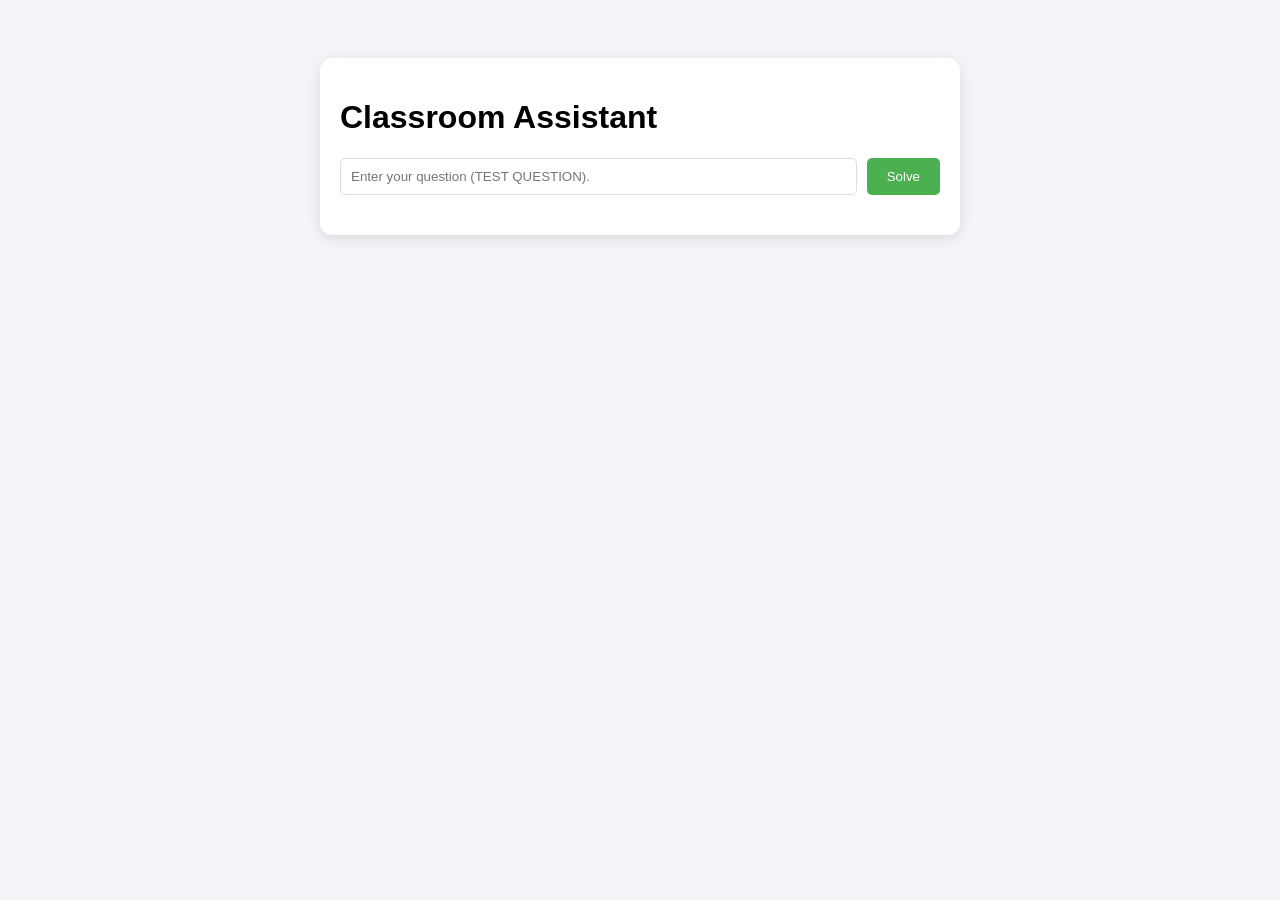
==== Website/index.html @ ec0f5bdb "Added website frontend" ====
<!DOCTYPE html>
<html lang="en">
<head>
    <meta charset="UTF-8">
    <title>Website Title</title>
    <link rel="stylesheet" href="style.css">
</head>
<body>

    <div class="container">
        <h1>Classroom Assistant</h1>
        
        <div class="input-section">
            <input type="text" id="questionInput" placeholder="Enter your question (TEST QUESTION).">
            <button onclick="askTeacher()">Solve</button>
        </div>

        <div id="stepsContainer" class="blackboard">
            </div>
    </div>

    <script src="script.js"></script>
</body>
</html>
---- Website/style.css ----
body {
    font-family: 'Segoe UI', sans-serif;
    background-color: #f4f4f9;
    display: flex;
    justify-content: center;
    padding: 50px;
}

.container {
    width: 600px;
    background: white;
    padding: 20px;
    border-radius: 12px;
    box-shadow: 0 4px 15px rgba(0,0,0,0.1);
}

.input-section {
    display: flex;
    gap: 10px;
    margin-bottom: 20px;
}

input {
    flex-grow: 1;
    padding: 10px;
    border: 1px solid #ddd;
    border-radius: 5px;
}

button {
    background-color: #4CAF50;
    color: white;
    border: none;
    padding: 10px 20px;
    border-radius: 5px;
    cursor: pointer;
}

.step-card {
    background: #fff;
    border-left: 5px solid #4CAF50;
    margin-bottom: 15px;
    padding: 15px;
    border-radius: 4px;
    box-shadow: 0 2px 5px rgba(0,0,0,0.05);
    transition: all 0.3s ease;
}

.step-blurred {
    filter: blur(5px);
    pointer-events: none;
    user-select: none;
    opacity: 0.6;
}

.clarification-box {
    background: #e3f2fd;
    padding: 10px;
    margin-top: 10px;
    border-radius: 5px;
    font-size: 0.9em;
    display: none;
}

.action-btn {
    margin-top: 10px;
    font-size: 0.8em;
    background-color: #2196F3;
}
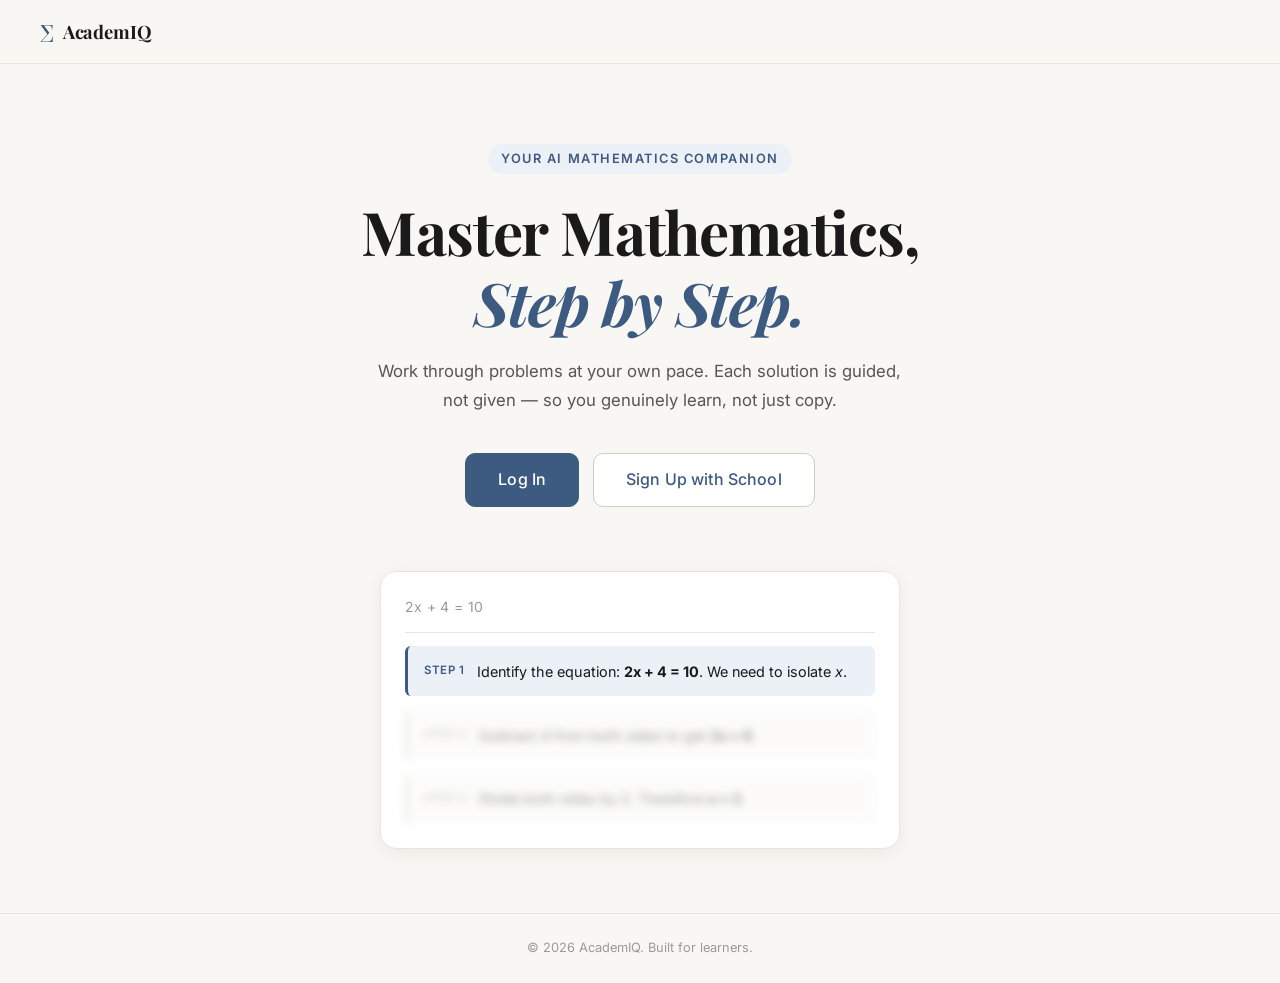
==== commit b00f9d44: "Website V1" ====
--- a/Website/index.html
+++ b/Website/index.html
@@ -1,24 +1,78 @@
 <!DOCTYPE html>
 <html lang="en">
 <head>
-    <meta charset="UTF-8">
-    <title>Website Title</title>
-    <link rel="stylesheet" href="style.css">
+  <meta charset="UTF-8" />
+  <meta name="viewport" content="width=device-width, initial-scale=1.0" />
+  <title>AcademIQ — Virtual Math Tutor</title>
+  <link rel="stylesheet" href="style.css" />
 </head>
-<body>
+<body class="landing-page">
 
-    <div class="container">
-        <h1>Classroom Assistant</h1>
-        
-        <div class="input-section">
-            <input type="text" id="questionInput" placeholder="Enter your question (TEST QUESTION).">
-            <button onclick="askTeacher()">Solve</button>
+  <!-- ── Navigation ──────────────────────────────────────────────── -->
+  <nav class="nav">
+    <div class="nav-brand">
+      <span class="brand-icon">∑</span>
+      <span class="brand-name">AcademIQ</span>
+    </div>
+  </nav>
+
+  <!-- ── Hero ────────────────────────────────────────────────────── -->
+  <main class="landing-main">
+
+    <section class="hero">
+      <div class="hero-eyebrow">Your AI Mathematics Companion</div>
+
+      <h1 class="hero-title">
+        Master Mathematics,<br>
+        <em>Step by Step.</em>
+      </h1>
+
+      <p class="hero-subtitle">
+        Work through problems at your own pace. Each solution is guided,<br>
+        not given — so you genuinely learn, not just copy.
+      </p>
+
+      <div class="hero-actions">
+        <a href="education.html" class="btn btn-primary">Log In</a>
+        <a href="education.html" class="btn btn-secondary">Sign Up with School</a>
+      </div>
+    </section>
+
+    <!-- ── Preview Card ─────────────────────────────────────────── -->
+    <div class="landing-preview">
+      <div class="preview-card" aria-hidden="true">
+
+        <div class="preview-step visible">
+          <span class="step-num">Step 1</span>
+          <p>Identify the equation: <strong>2x + 4 = 10</strong>. We need to isolate <em>x</em>.</p>
         </div>
 
-        <div id="stepsContainer" class="blackboard">
-            </div>
+        <div class="preview-step blurred">
+          <span class="step-num">Step 2</span>
+          <p>Subtract 4 from both sides to get <strong>2x = 6</strong>.</p>
+        </div>
+
+        <div class="preview-step blurred">
+          <span class="step-num">Step 3</span>
+          <p>Divide both sides by 2. Therefore <strong>x = 3</strong>.</p>
+        </div>
+
+      </div>
     </div>
 
-    <script src="script.js"></script>
+  </main>
+
+  <!-- ── Footer ──────────────────────────────────────────────────── -->
+  <footer class="landing-footer">
+    <p>&copy; 2026 AcademIQ. Built for learners.</p>
+  </footer>
+
+  <script>
+    // Trigger page fade-in once DOM is ready
+    document.addEventListener('DOMContentLoaded', () => {
+      document.body.classList.add('loaded');
+    });
+  </script>
+
 </body>
-</html>+</html>
--- a/Website/style.css
+++ b/Website/style.css
@@ -1,69 +1,1036 @@
+/* ═══════════════════════════════════════════════════════════════════
+   AcademIQ — Global Stylesheet
+   Design: Clean, academic, minimalist
+   ═══════════════════════════════════════════════════════════════════ */
+
+/* ── Google Fonts ─────────────────────────────────────────────────── */
+@import url('https://fonts.googleapis.com/css2?family=Playfair+Display:ital,wght@0,400;0,600;0,700;1,400&family=Inter:wght@300;400;500;600&display=swap');
+
+/* ── CSS Custom Properties ────────────────────────────────────────── */
+:root {
+  /* Backgrounds */
+  --bg:           #F8F7F4;
+  --surface:      #FFFFFF;
+  --sidebar-bg:   #F2F0EC;
+  --sidebar-hover:#EAE7E1;
+
+  /* Text */
+  --text:         #1A1A1A;
+  --text-2:       #565656;
+  --text-3:       #9A9A9A;
+
+  /* Accent — Oxford slate-blue */
+  --accent:       #3D5A80;
+  --accent-light: #ECF1F8;
+  --accent-hover: #2E4670;
+
+  /* Borders */
+  --border:       #E8E5DF;
+  --border-2:     #D0CCC5;
+
+  /* Feedback */
+  --success:      #4A7C59;
+  --error:        #B04A4A;
+
+  /* Typography */
+  --font-serif: 'Playfair Display', Georgia, 'Times New Roman', serif;
+  --font-sans:  'Inter', -apple-system, BlinkMacSystemFont, 'Segoe UI', sans-serif;
+
+  /* Spacing */
+  --radius-sm:   6px;
+  --radius-md:   10px;
+  --radius-lg:   16px;
+
+  /* Transitions */
+  --transition: 160ms ease;
+}
+
+/* ── Base Reset ───────────────────────────────────────────────────── */
+*, *::before, *::after {
+  box-sizing: border-box;
+  margin: 0;
+  padding: 0;
+}
+
+html {
+  scroll-behavior: smooth;
+}
+
 body {
-    font-family: 'Segoe UI', sans-serif;
-    background-color: #f4f4f9;
+  font-family: var(--font-sans);
+  background-color: var(--bg);
+  color: var(--text);
+  line-height: 1.6;
+  -webkit-font-smoothing: antialiased;
+  -moz-osx-font-smoothing: grayscale;
+
+  /* Page fade-in on load */
+  opacity: 0;
+  transition: opacity 280ms ease;
+}
+
+body.loaded {
+  opacity: 1;
+}
+
+a {
+  color: inherit;
+  text-decoration: none;
+}
+
+button {
+  font-family: var(--font-sans);
+  cursor: pointer;
+  border: none;
+  background: none;
+}
+
+input, textarea {
+  font-family: var(--font-sans);
+}
+
+img, svg {
+  display: block;
+  max-width: 100%;
+}
+
+/* ══════════════════════════════════════════════════════════════════
+   SHARED COMPONENTS
+   ══════════════════════════════════════════════════════════════════ */
+
+/* ── Navigation Bar ───────────────────────────────────────────────── */
+.nav {
+  position: sticky;
+  top: 0;
+  z-index: 100;
+  display: flex;
+  align-items: center;
+  justify-content: space-between;
+  padding: 0 2.5rem;
+  height: 64px;
+  background-color: rgba(248, 247, 244, 0.92);
+  backdrop-filter: blur(8px);
+  -webkit-backdrop-filter: blur(8px);
+  border-bottom: 1px solid var(--border);
+}
+
+.nav-brand,
+.nav-brand-link {
+  display: flex;
+  align-items: center;
+  gap: 0.55rem;
+  text-decoration: none;
+  color: var(--text);
+  transition: opacity var(--transition);
+}
+
+.nav-brand-link:hover {
+  opacity: 0.75;
+}
+
+.brand-icon {
+  font-size: 1.5rem;
+  color: var(--accent);
+  font-family: var(--font-serif);
+  line-height: 1;
+}
+
+.brand-name {
+  font-family: var(--font-serif);
+  font-size: 1.15rem;
+  font-weight: 700;
+  letter-spacing: -0.01em;
+  color: var(--text);
+}
+
+/* ── Buttons ──────────────────────────────────────────────────────── */
+.btn {
+  display: inline-flex;
+  align-items: center;
+  justify-content: center;
+  gap: 0.4rem;
+  padding: 0.65rem 1.5rem;
+  border-radius: var(--radius-md);
+  font-size: 0.925rem;
+  font-weight: 500;
+  letter-spacing: 0.01em;
+  transition:
+    background-color var(--transition),
+    color var(--transition),
+    border-color var(--transition),
+    box-shadow var(--transition),
+    opacity var(--transition);
+  cursor: pointer;
+  border: 1.5px solid transparent;
+}
+
+.btn-primary {
+  background-color: var(--accent);
+  color: #FFFFFF;
+  border-color: var(--accent);
+}
+
+.btn-primary:hover {
+  background-color: var(--accent-hover);
+  border-color: var(--accent-hover);
+  box-shadow: 0 2px 8px rgba(61, 90, 128, 0.25);
+}
+
+.btn-secondary {
+  background-color: var(--surface);
+  color: var(--accent);
+  border-color: var(--border-2);
+}
+
+.btn-secondary:hover {
+  background-color: var(--accent-light);
+  border-color: var(--accent);
+}
+
+.btn-ghost {
+  background-color: transparent;
+  color: var(--text-2);
+  border-color: transparent;
+}
+
+.btn-ghost:hover {
+  background-color: var(--sidebar-hover);
+  color: var(--text);
+}
+
+.btn:active {
+  opacity: 0.85;
+  transform: translateY(1px);
+}
+
+/* ══════════════════════════════════════════════════════════════════
+   LANDING PAGE
+   ══════════════════════════════════════════════════════════════════ */
+
+.landing-page {
+  min-height: 100vh;
+  display: flex;
+  flex-direction: column;
+}
+
+.landing-main {
+  flex: 1;
+  display: flex;
+  flex-direction: column;
+  align-items: center;
+  justify-content: center;
+  padding: 5rem 2rem 4rem;
+  gap: 4rem;
+}
+
+/* ── Hero ─────────────────────────────────────────────────────────── */
+.hero {
+  text-align: center;
+  max-width: 680px;
+  animation: fadeUp 480ms ease both;
+  animation-delay: 60ms;
+}
+
+.hero-eyebrow {
+  display: inline-block;
+  font-size: 0.8rem;
+  font-weight: 600;
+  letter-spacing: 0.12em;
+  text-transform: uppercase;
+  color: var(--accent);
+  background-color: var(--accent-light);
+  padding: 0.3rem 0.85rem;
+  border-radius: 100px;
+  margin-bottom: 1.4rem;
+}
+
+.hero-title {
+  font-family: var(--font-serif);
+  font-size: clamp(2.4rem, 6vw, 3.75rem);
+  font-weight: 700;
+  line-height: 1.18;
+  letter-spacing: -0.02em;
+  color: var(--text);
+  margin-bottom: 1.2rem;
+}
+
+.hero-title em {
+  font-style: italic;
+  color: var(--accent);
+}
+
+.hero-subtitle {
+  font-size: 1.05rem;
+  color: var(--text-2);
+  line-height: 1.72;
+  margin-bottom: 2.4rem;
+}
+
+.hero-actions {
+  display: flex;
+  gap: 0.85rem;
+  justify-content: center;
+  flex-wrap: wrap;
+}
+
+.hero-actions .btn {
+  padding: 0.8rem 2rem;
+  font-size: 1rem;
+}
+
+/* ── Landing Preview ─────────────────────────────────────────────── */
+.landing-preview {
+  width: 100%;
+  max-width: 520px;
+  animation: fadeUp 480ms ease both;
+  animation-delay: 160ms;
+}
+
+.preview-card {
+  background: var(--surface);
+  border-radius: var(--radius-lg);
+  border: 1px solid var(--border);
+  padding: 1.5rem;
+  display: flex;
+  flex-direction: column;
+  gap: 0.85rem;
+  box-shadow: 0 4px 20px rgba(0, 0, 0, 0.06);
+}
+
+.preview-card::before {
+  content: "2x + 4 = 10";
+  display: block;
+  font-family: var(--font-sans);
+  font-size: 0.875rem;
+  color: var(--text-3);
+  padding-bottom: 0.85rem;
+  border-bottom: 1px solid var(--border);
+  letter-spacing: 0.02em;
+}
+
+.preview-step {
+  display: flex;
+  align-items: flex-start;
+  gap: 0.75rem;
+  padding: 0.85rem 1rem;
+  border-radius: var(--radius-sm);
+  border-left: 3px solid var(--accent);
+  background-color: var(--accent-light);
+  font-size: 0.9rem;
+}
+
+.preview-step.blurred {
+  filter: blur(4px);
+  opacity: 0.45;
+  user-select: none;
+  border-left-color: var(--border-2);
+  background-color: var(--bg);
+}
+
+.step-num {
+  font-size: 0.72rem;
+  font-weight: 600;
+  letter-spacing: 0.06em;
+  text-transform: uppercase;
+  color: var(--accent);
+  white-space: nowrap;
+  padding-top: 0.1rem;
+}
+
+.preview-step.blurred .step-num {
+  color: var(--text-3);
+}
+
+/* ── Landing Footer ──────────────────────────────────────────────── */
+.landing-footer {
+  text-align: center;
+  padding: 1.5rem;
+  font-size: 0.8rem;
+  color: var(--text-3);
+  border-top: 1px solid var(--border);
+}
+
+/* ══════════════════════════════════════════════════════════════════
+   EDUCATION SELECTION PAGE
+   ══════════════════════════════════════════════════════════════════ */
+
+.selection-page {
+  min-height: 100vh;
+  display: flex;
+  flex-direction: column;
+}
+
+.selection-main {
+  flex: 1;
+  display: flex;
+  flex-direction: column;
+  align-items: center;
+  justify-content: center;
+  padding: 4rem 2rem;
+  gap: 3rem;
+}
+
+.selection-header {
+  text-align: center;
+  animation: fadeUp 400ms ease both;
+}
+
+.selection-title {
+  font-family: var(--font-serif);
+  font-size: clamp(1.8rem, 4.5vw, 2.6rem);
+  font-weight: 600;
+  letter-spacing: -0.02em;
+  margin-bottom: 0.6rem;
+  color: var(--text);
+}
+
+.selection-subtitle {
+  font-size: 1rem;
+  color: var(--text-2);
+}
+
+/* ── Level Cards ─────────────────────────────────────────────────── */
+.level-cards {
+  display: grid;
+  grid-template-columns: repeat(auto-fit, minmax(260px, 1fr));
+  gap: 1.25rem;
+  width: 100%;
+  max-width: 640px;
+  animation: fadeUp 400ms ease both;
+  animation-delay: 80ms;
+}
+
+.level-card {
+  display: flex;
+  flex-direction: column;
+  align-items: flex-start;
+  gap: 0.75rem;
+  padding: 2rem 1.75rem;
+  background: var(--surface);
+  border: 1.5px solid var(--border);
+  border-radius: var(--radius-lg);
+  text-decoration: none;
+  color: var(--text);
+  transition:
+    border-color var(--transition),
+    box-shadow var(--transition),
+    transform var(--transition);
+  cursor: pointer;
+}
+
+.level-card:hover {
+  border-color: var(--accent);
+  box-shadow: 0 4px 20px rgba(61, 90, 128, 0.12);
+  transform: translateY(-2px);
+}
+
+.level-card:hover .level-card-cta {
+  color: var(--accent);
+}
+
+.level-card-icon {
+  font-size: 2rem;
+  line-height: 1;
+  font-family: var(--font-serif);
+  color: var(--accent);
+}
+
+.level-card-title {
+  font-family: var(--font-serif);
+  font-size: 1.35rem;
+  font-weight: 600;
+  letter-spacing: -0.01em;
+}
+
+.level-card-desc {
+  font-size: 0.875rem;
+  color: var(--text-2);
+  line-height: 1.6;
+  flex: 1;
+}
+
+.level-card-cta {
+  font-size: 0.85rem;
+  font-weight: 600;
+  color: var(--text-3);
+  margin-top: 0.5rem;
+  transition: color var(--transition);
+  letter-spacing: 0.02em;
+}
+
+/* ══════════════════════════════════════════════════════════════════
+   DASHBOARD PAGE
+   ══════════════════════════════════════════════════════════════════ */
+
+.dashboard-page {
+  height: 100vh;
+  display: flex;
+  flex-direction: column;
+  overflow: hidden;
+}
+
+.dashboard-page .nav {
+  flex-shrink: 0;
+}
+
+.dashboard-body {
+  display: flex;
+  flex: 1;
+  overflow: hidden;
+}
+
+/* ── Sidebar ─────────────────────────────────────────────────────── */
+.sidebar {
+  width: 240px;
+  flex-shrink: 0;
+  background-color: var(--sidebar-bg);
+  border-right: 1px solid var(--border);
+  display: flex;
+  flex-direction: column;
+  overflow-y: auto;
+  padding: 1.25rem 1rem;
+  gap: 1.5rem;
+  transition: transform 300ms ease, width 300ms ease;
+}
+
+.sidebar-section {
+  display: flex;
+  flex-direction: column;
+  gap: 0.4rem;
+}
+
+.sidebar-label {
+  font-size: 0.68rem;
+  font-weight: 600;
+  letter-spacing: 0.1em;
+  text-transform: uppercase;
+  color: var(--text-3);
+  padding: 0 0.5rem;
+  margin-bottom: 0.25rem;
+}
+
+/* Level badge in sidebar */
+.level-badge {
+  display: flex;
+  align-items: center;
+  gap: 0.5rem;
+  padding: 0.55rem 0.75rem;
+  background: var(--accent-light);
+  border: 1px solid rgba(61, 90, 128, 0.18);
+  border-radius: var(--radius-sm);
+  font-size: 0.875rem;
+  font-weight: 500;
+  color: var(--accent);
+}
+
+.level-badge-icon {
+  font-size: 1rem;
+  font-family: var(--font-serif);
+}
+
+.sidebar-new-btn {
+  width: 100%;
+  display: flex;
+  align-items: center;
+  gap: 0.5rem;
+  padding: 0.6rem 0.75rem;
+  border-radius: var(--radius-sm);
+  font-size: 0.875rem;
+  font-weight: 500;
+  color: var(--text-2);
+  background: transparent;
+  border: 1.5px dashed var(--border-2);
+  cursor: pointer;
+  transition:
+    background-color var(--transition),
+    border-color var(--transition),
+    color var(--transition);
+  text-align: left;
+}
+
+.sidebar-new-btn:hover {
+  background-color: var(--sidebar-hover);
+  border-color: var(--accent);
+  color: var(--accent);
+}
+
+.sidebar-history-item {
+  padding: 0.5rem 0.75rem;
+  border-radius: var(--radius-sm);
+  font-size: 0.82rem;
+  color: var(--text-2);
+  white-space: nowrap;
+  overflow: hidden;
+  text-overflow: ellipsis;
+  cursor: pointer;
+  transition: background-color var(--transition), color var(--transition);
+}
+
+.sidebar-history-item:hover {
+  background-color: var(--sidebar-hover);
+  color: var(--text);
+}
+
+.sidebar-history-item.active {
+  background-color: var(--accent-light);
+  color: var(--accent);
+  font-weight: 500;
+}
+
+/* ── Main Content ────────────────────────────────────────────────── */
+.main-content {
+  flex: 1;
+  display: flex;
+  flex-direction: column;
+  overflow: hidden;
+  background: var(--bg);
+}
+
+.steps-area {
+  flex: 1;
+  overflow-y: auto;
+  padding: 2.5rem 3rem;
+  display: flex;
+  flex-direction: column;
+  gap: 1rem;
+}
+
+/* ── Empty / Welcome State ───────────────────────────────────────── */
+.welcome-state {
+  flex: 1;
+  display: flex;
+  flex-direction: column;
+  align-items: center;
+  justify-content: center;
+  text-align: center;
+  gap: 1rem;
+  color: var(--text-3);
+  padding: 3rem;
+  animation: fadeIn 360ms ease both;
+}
+
+.welcome-state-icon {
+  font-size: 2.5rem;
+  font-family: var(--font-serif);
+  color: var(--border-2);
+  line-height: 1;
+  margin-bottom: 0.25rem;
+}
+
+.welcome-state h2 {
+  font-family: var(--font-serif);
+  font-size: 1.5rem;
+  font-weight: 600;
+  color: var(--text-2);
+  letter-spacing: -0.01em;
+}
+
+.welcome-state p {
+  font-size: 0.9rem;
+  max-width: 360px;
+  line-height: 1.65;
+}
+
+.welcome-examples {
+  display: flex;
+  flex-wrap: wrap;
+  gap: 0.5rem;
+  justify-content: center;
+  margin-top: 0.5rem;
+}
+
+.example-chip {
+  padding: 0.35rem 0.85rem;
+  background: var(--surface);
+  border: 1px solid var(--border);
+  border-radius: 100px;
+  font-size: 0.8rem;
+  color: var(--text-2);
+  cursor: pointer;
+  transition:
+    border-color var(--transition),
+    color var(--transition),
+    background-color var(--transition);
+  font-family: 'Courier New', monospace;
+}
+
+.example-chip:hover {
+  border-color: var(--accent);
+  color: var(--accent);
+  background-color: var(--accent-light);
+}
+
+/* ── Step Cards ──────────────────────────────────────────────────── */
+.step-card {
+  background: var(--surface);
+  border: 1px solid var(--border);
+  border-left: 3px solid var(--accent);
+  border-radius: var(--radius-md);
+  padding: 1.25rem 1.5rem;
+  display: flex;
+  flex-direction: column;
+  gap: 0.6rem;
+  animation: fadeUp 300ms ease both;
+}
+
+.step-card-header {
+  display: flex;
+  align-items: center;
+  justify-content: space-between;
+  gap: 1rem;
+}
+
+.step-card-label {
+  font-size: 0.7rem;
+  font-weight: 600;
+  letter-spacing: 0.1em;
+  text-transform: uppercase;
+  color: var(--accent);
+}
+
+.step-card-content {
+  font-size: 0.95rem;
+  color: var(--text);
+  line-height: 1.7;
+}
+
+.step-card-content strong,
+.step-card-content b {
+  font-weight: 600;
+}
+
+/* Blurred / locked state */
+.step-blurred {
+  filter: blur(5px);
+  pointer-events: none;
+  user-select: none;
+  opacity: 0.5;
+}
+
+.reveal-row {
+  display: flex;
+  justify-content: center;
+  margin: 0.25rem 0;
+}
+
+.reveal-btn {
+  padding: 0.5rem 1.25rem;
+  border: 1.5px solid var(--border-2);
+  border-radius: 100px;
+  font-size: 0.82rem;
+  font-weight: 500;
+  color: var(--text-2);
+  background: var(--surface);
+  cursor: pointer;
+  transition:
+    border-color var(--transition),
+    color var(--transition),
+    background-color var(--transition);
+}
+
+.reveal-btn:hover {
+  border-color: var(--accent);
+  color: var(--accent);
+  background-color: var(--accent-light);
+}
+
+/* Clarification button & box */
+.clarify-btn {
+  display: inline-flex;
+  align-items: center;
+  gap: 0.3rem;
+  margin-top: 0.25rem;
+  padding: 0.3rem 0;
+  font-size: 0.8rem;
+  font-weight: 500;
+  color: var(--text-3);
+  background: none;
+  border: none;
+  cursor: pointer;
+  transition: color var(--transition);
+}
+
+.clarify-btn:hover {
+  color: var(--accent);
+}
+
+.clarification-box {
+  margin-top: 0.75rem;
+  padding: 0.9rem 1.1rem;
+  background-color: var(--accent-light);
+  border-radius: var(--radius-sm);
+  border-left: 2px solid var(--accent);
+  font-size: 0.875rem;
+  color: var(--text-2);
+  line-height: 1.65;
+  display: none;
+  animation: fadeIn 240ms ease both;
+}
+
+.clarification-box.visible {
+  display: block;
+}
+
+.clarification-box strong {
+  display: block;
+  font-size: 0.72rem;
+  font-weight: 600;
+  letter-spacing: 0.08em;
+  text-transform: uppercase;
+  color: var(--accent);
+  margin-bottom: 0.35rem;
+}
+
+/* Loading state inside steps area */
+.loading-row {
+  display: flex;
+  align-items: center;
+  gap: 0.6rem;
+  padding: 1rem 0;
+  color: var(--text-3);
+  font-size: 0.875rem;
+  animation: fadeIn 200ms ease both;
+}
+
+.loading-dots {
+  display: inline-flex;
+  gap: 4px;
+}
+
+.loading-dots span {
+  width: 5px;
+  height: 5px;
+  border-radius: 50%;
+  background: var(--text-3);
+  animation: dotPulse 1.2s ease-in-out infinite;
+}
+
+.loading-dots span:nth-child(2) { animation-delay: 0.2s; }
+.loading-dots span:nth-child(3) { animation-delay: 0.4s; }
+
+/* Error state */
+.error-row {
+  padding: 1rem 1.25rem;
+  background-color: #FDF0F0;
+  border: 1px solid #E8C4C4;
+  border-left: 3px solid var(--error);
+  border-radius: var(--radius-md);
+  font-size: 0.875rem;
+  color: var(--error);
+  animation: fadeIn 200ms ease both;
+}
+
+/* ── Input Bar ───────────────────────────────────────────────────── */
+.input-bar {
+  flex-shrink: 0;
+  display: flex;
+  align-items: center;
+  gap: 0.75rem;
+  padding: 1.25rem 3rem;
+  background: var(--surface);
+  border-top: 1px solid var(--border);
+}
+
+.input-field {
+  flex: 1;
+  padding: 0.75rem 1.1rem;
+  border: 1.5px solid var(--border);
+  border-radius: var(--radius-md);
+  font-size: 0.95rem;
+  color: var(--text);
+  background: var(--bg);
+  outline: none;
+  transition:
+    border-color var(--transition),
+    box-shadow var(--transition);
+  font-family: 'Courier New', Courier, monospace;
+}
+
+.input-field::placeholder {
+  color: var(--text-3);
+  font-family: var(--font-sans);
+}
+
+.input-field:focus {
+  border-color: var(--accent);
+  box-shadow: 0 0 0 3px rgba(61, 90, 128, 0.1);
+  background: var(--surface);
+}
+
+.solve-btn {
+  flex-shrink: 0;
+  padding: 0.75rem 1.6rem;
+  border-radius: var(--radius-md);
+  font-size: 0.95rem;
+  font-weight: 500;
+  background-color: var(--accent);
+  color: #FFFFFF;
+  border: none;
+  cursor: pointer;
+  transition:
+    background-color var(--transition),
+    box-shadow var(--transition),
+    transform var(--transition);
+}
+
+.solve-btn:hover {
+  background-color: var(--accent-hover);
+  box-shadow: 0 2px 8px rgba(61, 90, 128, 0.28);
+}
+
+.solve-btn:active {
+  transform: translateY(1px);
+}
+
+.solve-btn:disabled {
+  opacity: 0.5;
+  cursor: not-allowed;
+  transform: none;
+}
+
+/* ── Nav Right Items (Dashboard) ─────────────────────────────────── */
+.nav-right {
+  display: flex;
+  align-items: center;
+  gap: 0.75rem;
+}
+
+.nav-level-pill {
+  display: inline-flex;
+  align-items: center;
+  gap: 0.4rem;
+  padding: 0.3rem 0.9rem;
+  border-radius: 100px;
+  font-size: 0.78rem;
+  font-weight: 600;
+  letter-spacing: 0.04em;
+  background-color: var(--accent-light);
+  color: var(--accent);
+  border: 1px solid rgba(61, 90, 128, 0.15);
+}
+
+.nav-change-link {
+  font-size: 0.82rem;
+  color: var(--text-3);
+  text-decoration: none;
+  transition: color var(--transition);
+}
+
+.nav-change-link:hover {
+  color: var(--accent);
+}
+
+/* ── Sidebar Toggle (mobile) ─────────────────────────────────────── */
+.sidebar-toggle {
+  display: none;
+  padding: 0.4rem;
+  border-radius: var(--radius-sm);
+  color: var(--text-2);
+  background: transparent;
+  border: none;
+  cursor: pointer;
+  transition: background-color var(--transition);
+}
+
+.sidebar-toggle:hover {
+  background-color: var(--sidebar-hover);
+}
+
+/* ══════════════════════════════════════════════════════════════════
+   ANIMATIONS
+   ══════════════════════════════════════════════════════════════════ */
+
+@keyframes fadeIn {
+  from { opacity: 0; }
+  to   { opacity: 1; }
+}
+
+@keyframes fadeUp {
+  from {
+    opacity: 0;
+    transform: translateY(16px);
+  }
+  to {
+    opacity: 1;
+    transform: translateY(0);
+  }
+}
+
+@keyframes dotPulse {
+  0%, 80%, 100% { opacity: 0.2; transform: scale(0.85); }
+  40%            { opacity: 1;   transform: scale(1); }
+}
+
+/* ══════════════════════════════════════════════════════════════════
+   RESPONSIVE — MOBILE
+   ══════════════════════════════════════════════════════════════════ */
+
+@media (max-width: 768px) {
+
+  /* Nav */
+  .nav {
+    padding: 0 1.25rem;
+  }
+
+  /* Landing */
+  .landing-main {
+    padding: 3rem 1.25rem 2.5rem;
+    gap: 2.5rem;
+  }
+
+  .hero-subtitle br { display: none; }
+
+  /* Education selection */
+  .selection-main {
+    padding: 3rem 1.25rem;
+  }
+
+  .level-cards {
+    grid-template-columns: 1fr;
+    max-width: 380px;
+  }
+
+  /* Dashboard */
+  .sidebar {
+    position: absolute;
+    left: 0;
+    top: 64px;
+    bottom: 0;
+    z-index: 50;
+    transform: translateX(-100%);
+    box-shadow: 4px 0 20px rgba(0,0,0,0.08);
+  }
+
+  .sidebar.open {
+    transform: translateX(0);
+  }
+
+  .sidebar-toggle {
     display: flex;
+    align-items: center;
     justify-content: center;
-    padding: 50px;
-}
-
-.container {
-    width: 600px;
-    background: white;
-    padding: 20px;
-    border-radius: 12px;
-    box-shadow: 0 4px 15px rgba(0,0,0,0.1);
-}
-
-.input-section {
-    display: flex;
-    gap: 10px;
-    margin-bottom: 20px;
-}
-
-input {
-    flex-grow: 1;
-    padding: 10px;
-    border: 1px solid #ddd;
-    border-radius: 5px;
-}
-
-button {
-    background-color: #4CAF50;
-    color: white;
-    border: none;
-    padding: 10px 20px;
-    border-radius: 5px;
-    cursor: pointer;
-}
-
-.step-card {
-    background: #fff;
-    border-left: 5px solid #4CAF50;
-    margin-bottom: 15px;
-    padding: 15px;
-    border-radius: 4px;
-    box-shadow: 0 2px 5px rgba(0,0,0,0.05);
-    transition: all 0.3s ease;
-}
-
-.step-blurred {
-    filter: blur(5px);
-    pointer-events: none;
-    user-select: none;
-    opacity: 0.6;
-}
-
-.clarification-box {
-    background: #e3f2fd;
-    padding: 10px;
-    margin-top: 10px;
-    border-radius: 5px;
-    font-size: 0.9em;
+  }
+
+  .steps-area {
+    padding: 1.5rem 1.25rem;
+  }
+
+  .input-bar {
+    padding: 1rem 1.25rem;
+  }
+
+  .nav-change-link {
     display: none;
-}
-
-.action-btn {
-    margin-top: 10px;
-    font-size: 0.8em;
-    background-color: #2196F3;
-}+  }
+}
+
+@media (max-width: 480px) {
+  .hero-actions {
+    flex-direction: column;
+    align-items: stretch;
+  }
+
+  .hero-actions .btn {
+    text-align: center;
+  }
+}
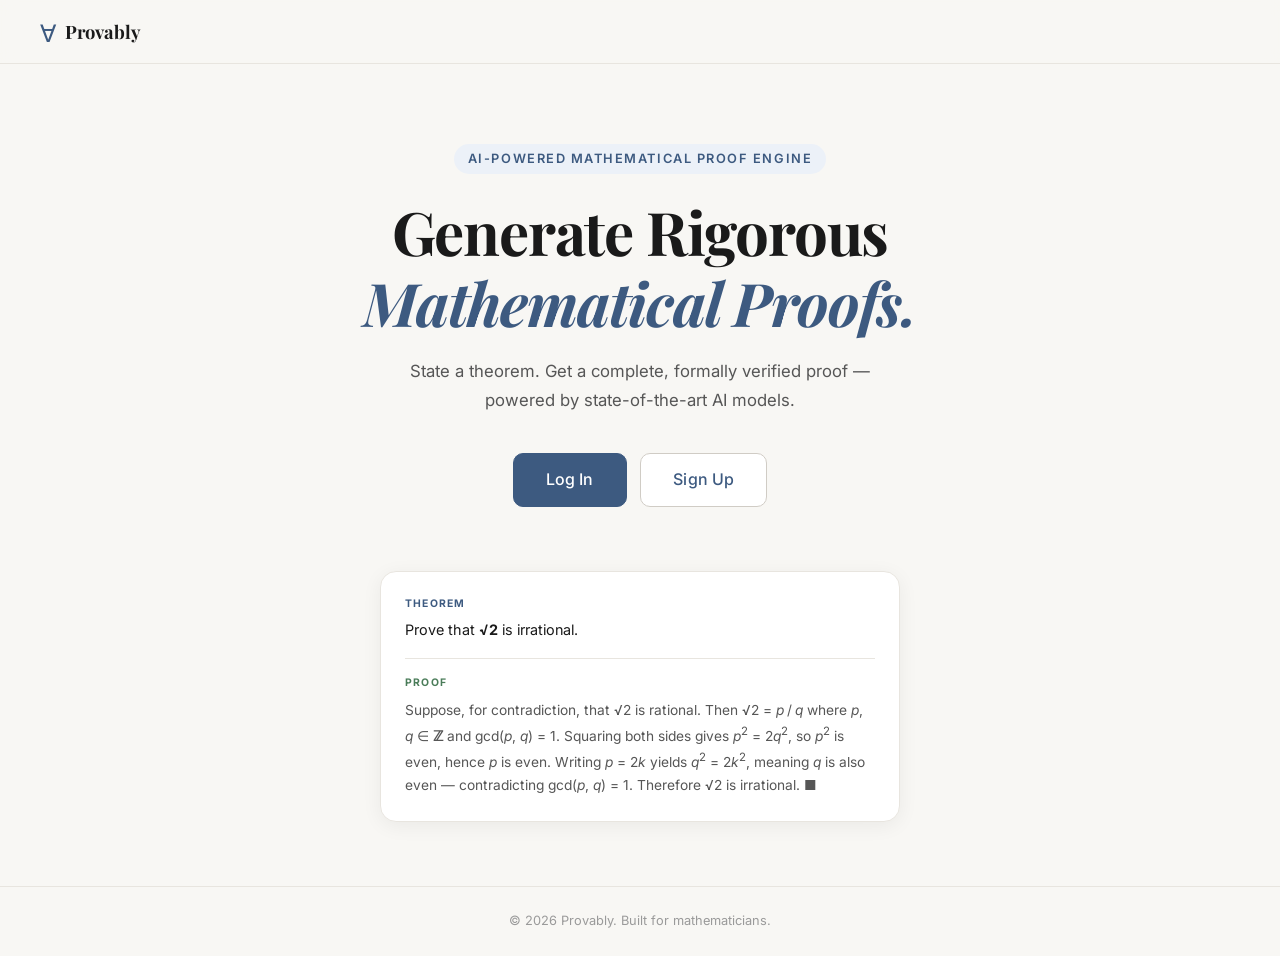
==== commit fb7d0680: "Website update" ====
--- a/Website/index.html
+++ b/Website/index.html
@@ -3,7 +3,7 @@
 <head>
   <meta charset="UTF-8" />
   <meta name="viewport" content="width=device-width, initial-scale=1.0" />
-  <title>AcademIQ — Virtual Math Tutor</title>
+  <title>Provably — AI Proof Generator</title>
   <link rel="stylesheet" href="style.css" />
 </head>
 <body class="landing-page">
@@ -11,8 +11,8 @@
   <!-- ── Navigation ──────────────────────────────────────────────── -->
   <nav class="nav">
     <div class="nav-brand">
-      <span class="brand-icon">∑</span>
-      <span class="brand-name">AcademIQ</span>
+      <span class="brand-icon">∀</span>
+      <span class="brand-name">Provably</span>
     </div>
   </nav>
 
@@ -20,41 +20,47 @@
   <main class="landing-main">
 
     <section class="hero">
-      <div class="hero-eyebrow">Your AI Mathematics Companion</div>
+      <div class="hero-eyebrow">AI-Powered Mathematical Proof Engine</div>
 
       <h1 class="hero-title">
-        Master Mathematics,<br>
-        <em>Step by Step.</em>
+        Generate Rigorous<br>
+        <em>Mathematical Proofs.</em>
       </h1>
 
       <p class="hero-subtitle">
-        Work through problems at your own pace. Each solution is guided,<br>
-        not given — so you genuinely learn, not just copy.
+        State a theorem. Get a complete, formally verified proof —<br>
+        powered by state-of-the-art AI models.
       </p>
 
       <div class="hero-actions">
-        <a href="education.html" class="btn btn-primary">Log In</a>
-        <a href="education.html" class="btn btn-secondary">Sign Up with School</a>
+        <a href="dashboard.html" class="btn btn-primary">Log In</a>
+        <a href="dashboard.html" class="btn btn-secondary">Sign Up</a>
       </div>
     </section>
 
     <!-- ── Preview Card ─────────────────────────────────────────── -->
     <div class="landing-preview">
-      <div class="preview-card" aria-hidden="true">
+      <div class="preview-card proof-preview-card" aria-hidden="true">
 
-        <div class="preview-step visible">
-          <span class="step-num">Step 1</span>
-          <p>Identify the equation: <strong>2x + 4 = 10</strong>. We need to isolate <em>x</em>.</p>
+        <div class="preview-query-block">
+          <span class="preview-query-label">Theorem</span>
+          <p>Prove that <strong>&radic;2</strong> is irrational.</p>
         </div>
 
-        <div class="preview-step blurred">
-          <span class="step-num">Step 2</span>
-          <p>Subtract 4 from both sides to get <strong>2x = 6</strong>.</p>
-        </div>
-
-        <div class="preview-step blurred">
-          <span class="step-num">Step 3</span>
-          <p>Divide both sides by 2. Therefore <strong>x = 3</strong>.</p>
+        <div class="preview-proof-block">
+          <span class="preview-proof-label">Proof</span>
+          <p>
+            Suppose, for contradiction, that &radic;2 is rational. Then
+            &radic;2&nbsp;=&nbsp;<em>p</em>&thinsp;/&thinsp;<em>q</em> where
+            <em>p</em>, <em>q</em>&nbsp;&isin;&nbsp;<strong>&#x2124;</strong> and
+            gcd(<em>p</em>,&nbsp;<em>q</em>)&nbsp;=&nbsp;1. Squaring both sides gives
+            <em>p</em><sup>2</sup>&nbsp;=&nbsp;2<em>q</em><sup>2</sup>, so
+            <em>p</em><sup>2</sup> is even, hence <em>p</em> is even. Writing
+            <em>p</em>&nbsp;=&nbsp;2<em>k</em> yields
+            <em>q</em><sup>2</sup>&nbsp;=&nbsp;2<em>k</em><sup>2</sup>, meaning
+            <em>q</em> is also even — contradicting gcd(<em>p</em>,&nbsp;<em>q</em>)&nbsp;=&nbsp;1.
+            Therefore &radic;2 is irrational.&nbsp;<strong>&#x25A0;</strong>
+          </p>
         </div>
 
       </div>
@@ -64,11 +70,10 @@
 
   <!-- ── Footer ──────────────────────────────────────────────────── -->
   <footer class="landing-footer">
-    <p>&copy; 2026 AcademIQ. Built for learners.</p>
+    <p>&copy; 2026 Provably. Built for mathematicians.</p>
   </footer>
 
   <script>
-    // Trigger page fade-in once DOM is ready
     document.addEventListener('DOMContentLoaded', () => {
       document.body.classList.add('loaded');
     });
--- a/Website/style.css
+++ b/Website/style.css
@@ -1,5 +1,5 @@
 /* ═══════════════════════════════════════════════════════════════════
-   AcademIQ — Global Stylesheet
+   Provably — Global Stylesheet
    Design: Clean, academic, minimalist
    ═══════════════════════════════════════════════════════════════════ */
 
@@ -30,6 +30,8 @@
 
   /* Feedback */
   --success:      #4A7C59;
+  --success-light:#EDF5EF;
+  --warning:      #C07A20;
   --error:        #B04A4A;
 
   /* Typography */
@@ -297,16 +299,7 @@
   box-shadow: 0 4px 20px rgba(0, 0, 0, 0.06);
 }
 
-.preview-card::before {
-  content: "2x + 4 = 10";
-  display: block;
-  font-family: var(--font-sans);
-  font-size: 0.875rem;
-  color: var(--text-3);
-  padding-bottom: 0.85rem;
-  border-bottom: 1px solid var(--border);
-  letter-spacing: 0.02em;
-}
+/* (::before overridden by proof-preview-card variant below) */
 
 .preview-step {
   display: flex;
@@ -1034,3 +1027,306 @@
     text-align: center;
   }
 }
+
+
+/* ══════════════════════════════════════════════════════════════════
+   PROVABLY — NEW COMPONENTS
+   ══════════════════════════════════════════════════════════════════ */
+
+/* ── Landing — Proof Preview Card ────────────────────────────────── */
+.proof-preview-card {
+  background: var(--surface);
+  border-radius: var(--radius-lg);
+  border: 1px solid var(--border);
+  padding: 1.5rem;
+  display: flex;
+  flex-direction: column;
+  gap: 0;
+  box-shadow: 0 4px 20px rgba(0, 0, 0, 0.06);
+}
+
+.preview-query-block {
+  display: flex;
+  flex-direction: column;
+  gap: 0.45rem;
+  padding-bottom: 1rem;
+  border-bottom: 1px solid var(--border);
+  margin-bottom: 1rem;
+}
+
+.preview-query-label,
+.preview-proof-label {
+  font-size: 0.65rem;
+  font-weight: 700;
+  letter-spacing: 0.12em;
+  text-transform: uppercase;
+}
+
+.preview-query-label {
+  color: var(--accent);
+}
+
+.preview-proof-label {
+  color: var(--success);
+}
+
+.preview-query-block p {
+  font-size: 0.9rem;
+  color: var(--text);
+  line-height: 1.55;
+}
+
+.preview-proof-block {
+  display: flex;
+  flex-direction: column;
+  gap: 0.45rem;
+}
+
+.preview-proof-block p {
+  font-size: 0.86rem;
+  color: var(--text-2);
+  line-height: 1.7;
+}
+
+
+/* ── Status Lights ───────────────────────────────────────────────── */
+.status-lights {
+  display: flex;
+  align-items: center;
+  gap: 7px;
+}
+
+.status-light {
+  width: 10px;
+  height: 10px;
+  border-radius: 50%;
+  /* Dimmed by default — only the active one glows */
+  opacity: 0.18;
+  transition: opacity var(--transition), box-shadow var(--transition);
+  flex-shrink: 0;
+}
+
+/* Colour definitions */
+.light-idle     { background: #34A853; } /* Google green */
+.light-thinking { background: #FF8C00; } /* Dark orange */
+.light-failed   { background: #D93025; } /* Red */
+
+/* Active state — full brightness + glow */
+.light-idle.active {
+  opacity: 1;
+  box-shadow: 0 0 0 3px rgba(52, 168, 83, 0.25), 0 0 6px rgba(52, 168, 83, 0.6);
+}
+
+.light-thinking.active {
+  opacity: 1;
+  box-shadow: 0 0 0 3px rgba(255, 140, 0, 0.25), 0 0 6px rgba(255, 140, 0, 0.6);
+  animation: thinkingPulse 1.4s ease-in-out infinite;
+}
+
+.light-failed.active {
+  opacity: 1;
+  box-shadow: 0 0 0 3px rgba(217, 48, 37, 0.25), 0 0 6px rgba(217, 48, 37, 0.6);
+}
+
+@keyframes thinkingPulse {
+  0%, 100% { opacity: 1; }
+  50%       { opacity: 0.55; }
+}
+
+
+/* ── Model Selector Dropdown ─────────────────────────────────────── */
+.model-select {
+  width: 100%;
+  padding: 0.5rem 0.65rem;
+  border: 1.5px solid var(--border);
+  border-radius: var(--radius-sm);
+  font-family: var(--font-sans);
+  font-size: 0.8rem;
+  color: var(--text);
+  background: var(--surface);
+  cursor: pointer;
+  outline: none;
+  appearance: auto;
+  transition: border-color var(--transition), box-shadow var(--transition);
+}
+
+.model-select:focus {
+  border-color: var(--accent);
+  box-shadow: 0 0 0 3px rgba(61, 90, 128, 0.1);
+}
+
+.model-select:hover {
+  border-color: var(--border-2);
+}
+
+
+/* ── Sidebar history — empty placeholder ─────────────────────────── */
+.sidebar-history-empty {
+  color: var(--text-3);
+  font-style: italic;
+  cursor: default;
+  pointer-events: none;
+}
+
+
+/* ── Proof Output Blocks ─────────────────────────────────────────── */
+.proof-question,
+.proof-block {
+  background: var(--surface);
+  border: 1px solid var(--border);
+  border-radius: var(--radius-md);
+  padding: 1.4rem 1.6rem;
+  display: flex;
+  flex-direction: column;
+  gap: 0.6rem;
+  animation: fadeUp 300ms ease both;
+  line-height: 1.8;
+  font-size: 0.94rem;
+  color: var(--text);
+  word-break: break-word;
+  overflow-wrap: break-word;
+}
+
+.proof-question {
+  border-left: 3px solid var(--accent);
+  background: var(--accent-light);
+}
+
+.proof-block {
+  border-left: 3px solid var(--success);
+  background: var(--success-light);
+}
+
+/* Section labels */
+.proof-label {
+  display: inline-block;
+  font-size: 0.65rem;
+  font-weight: 700;
+  letter-spacing: 0.12em;
+  text-transform: uppercase;
+  margin-bottom: 0.15rem;
+}
+
+.proof-question .proof-label {
+  color: var(--accent);
+}
+
+.proof-block .proof-label {
+  color: var(--success);
+}
+
+/* ── Markdown content inside proof blocks ────────────────────────── */
+.proof-question p,
+.proof-block p {
+  margin-top: 0;
+  margin-bottom: 0.65rem;
+}
+
+.proof-question p:last-child,
+.proof-block p:last-child {
+  margin-bottom: 0;
+}
+
+.proof-question strong,
+.proof-block strong {
+  font-weight: 600;
+}
+
+.proof-question em,
+.proof-block em {
+  font-style: italic;
+}
+
+.proof-question code,
+.proof-block code {
+  font-family: 'Courier New', Courier, monospace;
+  font-size: 0.87em;
+  background: rgba(0,0,0,0.055);
+  padding: 0.1em 0.35em;
+  border-radius: 3px;
+}
+
+.proof-question pre,
+.proof-block pre {
+  background: rgba(0,0,0,0.055);
+  border-radius: var(--radius-sm);
+  padding: 0.8rem 1rem;
+  overflow-x: auto;
+  font-size: 0.87em;
+  margin-bottom: 0.65rem;
+}
+
+.proof-question ul,
+.proof-block ul,
+.proof-question ol,
+.proof-block ol {
+  padding-left: 1.6rem;
+  margin-bottom: 0.65rem;
+}
+
+.proof-question li,
+.proof-block li {
+  margin-bottom: 0.3rem;
+}
+
+.proof-question h1, .proof-question h2, .proof-question h3,
+.proof-block h1, .proof-block h2, .proof-block h3 {
+  font-family: var(--font-serif);
+  font-weight: 600;
+  margin: 0.8rem 0 0.4rem;
+  line-height: 1.3;
+}
+
+.proof-question blockquote,
+.proof-block blockquote {
+  border-left: 3px solid var(--border-2);
+  padding-left: 0.8rem;
+  color: var(--text-2);
+  margin: 0.5rem 0;
+}
+
+/* KaTeX display math spacing */
+.proof-question .katex-display,
+.proof-block .katex-display {
+  margin: 0.85rem 0;
+  overflow-x: auto;
+}
+
+/* Inline KaTeX sizing fix */
+.proof-question .katex,
+.proof-block .katex {
+  font-size: 1.05em;
+}
+
+
+/* ── Textarea input ──────────────────────────────────────────────── */
+.input-textarea {
+  resize: none;
+  min-height: 52px;
+  max-height: 130px;
+  overflow-y: auto;
+  line-height: 1.55;
+  padding-top: 0.85rem;
+  padding-bottom: 0.85rem;
+  font-family: var(--font-sans);
+}
+
+
+/* ── Responsive additions ────────────────────────────────────────── */
+@media (max-width: 768px) {
+  .status-lights {
+    gap: 5px;
+  }
+
+  .status-light {
+    width: 9px;
+    height: 9px;
+  }
+
+  .proof-question,
+  .proof-block {
+    padding: 1rem 1.15rem;
+    font-size: 0.9rem;
+  }
+}
+
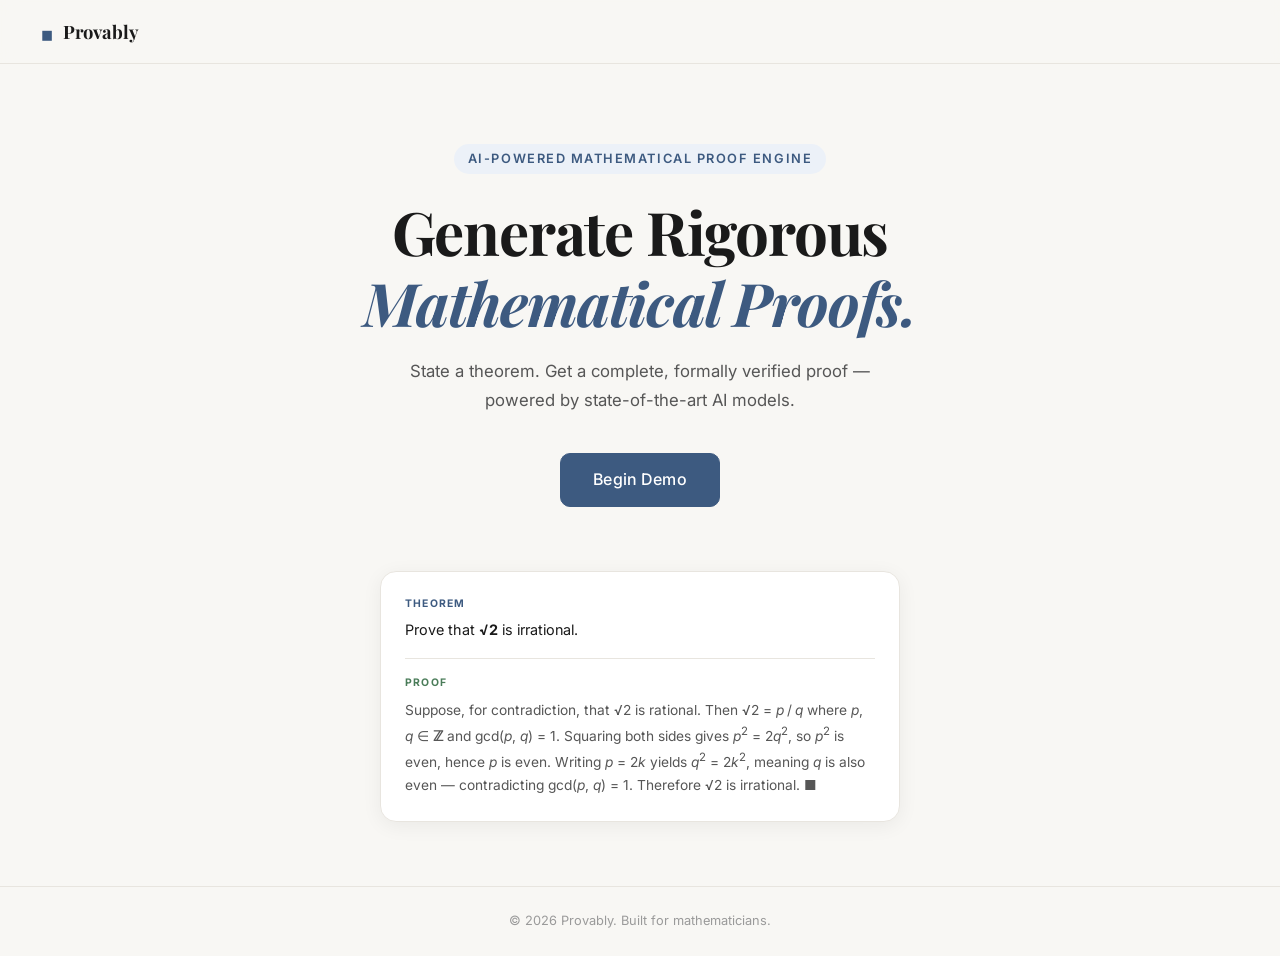
==== commit bff57869: "bug fixes" ====
--- a/Website/index.html
+++ b/Website/index.html
@@ -11,7 +11,7 @@
   <!-- ── Navigation ──────────────────────────────────────────────── -->
   <nav class="nav">
     <div class="nav-brand">
-      <span class="brand-icon">∀</span>
+      <span class="brand-icon">■</span>
       <span class="brand-name">Provably</span>
     </div>
   </nav>
@@ -33,8 +33,7 @@
       </p>
 
       <div class="hero-actions">
-        <a href="dashboard.html" class="btn btn-primary">Log In</a>
-        <a href="dashboard.html" class="btn btn-secondary">Sign Up</a>
+        <a href="dashboard.html" class="btn btn-primary">Begin Demo</a>
       </div>
     </section>
 
--- a/Website/style.css
+++ b/Website/style.css
@@ -1299,6 +1299,48 @@
 }
 
 
+/* ── Proof block — unverified / verifying state ─────────────────── */
+.proof-block.proof-unverified {
+  border-left-color: var(--warning);
+  background: #FFFBF4;
+}
+
+.proof-block.proof-unverified .proof-label {
+  color: var(--warning);
+}
+
+.verifying-banner {
+  display: flex;
+  align-items: center;
+  gap: 0.55rem;
+  padding: 0.45rem 0.8rem;
+  background: rgba(192, 122, 32, 0.09);
+  border: 1px solid rgba(192, 122, 32, 0.22);
+  border-radius: var(--radius-sm);
+  font-size: 0.78rem;
+  font-weight: 500;
+  color: var(--warning);
+  margin-bottom: 0.75rem;
+}
+
+.verifying-banner-dots {
+  display: inline-flex;
+  gap: 3px;
+  flex-shrink: 0;
+}
+
+.verifying-banner-dots span {
+  width: 4px;
+  height: 4px;
+  border-radius: 50%;
+  background: var(--warning);
+  animation: dotPulse 1.2s ease-in-out infinite;
+}
+
+.verifying-banner-dots span:nth-child(2) { animation-delay: 0.2s; }
+.verifying-banner-dots span:nth-child(3) { animation-delay: 0.4s; }
+
+
 /* ── Textarea input ──────────────────────────────────────────────── */
 .input-textarea {
   resize: none;
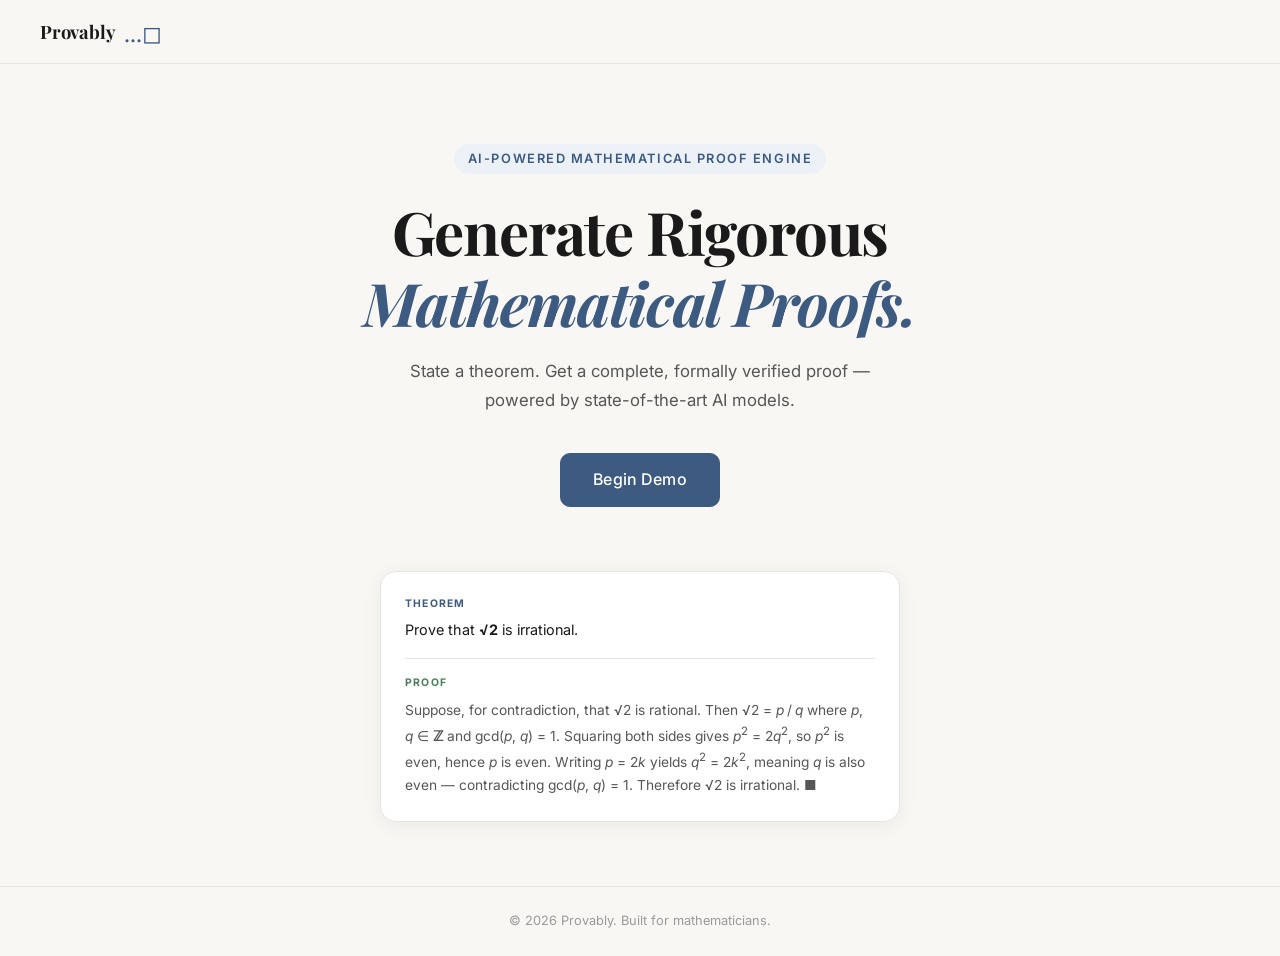
==== commit cb28cc35: "Bug fixed/Website updates" ====
--- a/Website/index.html
+++ b/Website/index.html
@@ -8,15 +8,13 @@
 </head>
 <body class="landing-page">
 
-  <!-- ── Navigation ──────────────────────────────────────────────── -->
   <nav class="nav">
     <div class="nav-brand">
-      <span class="brand-icon">■</span>
       <span class="brand-name">Provably</span>
+      <span class="brand-icon">...◻</span>
     </div>
   </nav>
 
-  <!-- ── Hero ────────────────────────────────────────────────────── -->
   <main class="landing-main">
 
     <section class="hero">
@@ -37,7 +35,6 @@
       </div>
     </section>
 
-    <!-- ── Preview Card ─────────────────────────────────────────── -->
     <div class="landing-preview">
       <div class="preview-card proof-preview-card" aria-hidden="true">
 
@@ -67,7 +64,6 @@
 
   </main>
 
-  <!-- ── Footer ──────────────────────────────────────────────────── -->
   <footer class="landing-footer">
     <p>&copy; 2026 Provably. Built for mathematicians.</p>
   </footer>
--- a/Website/style.css
+++ b/Website/style.css
@@ -548,15 +548,49 @@
 }
 
 .sidebar-history-item {
+  display: flex;
+  align-items: center;
+  gap: 0.3rem;
   padding: 0.5rem 0.75rem;
   border-radius: var(--radius-sm);
   font-size: 0.82rem;
   color: var(--text-2);
+  cursor: pointer;
+  transition: background-color var(--transition), color var(--transition);
+}
+
+.history-item-text {
+  flex: 1;
+  min-width: 0;
   white-space: nowrap;
   overflow: hidden;
   text-overflow: ellipsis;
+}
+
+.history-delete-btn {
+  flex-shrink: 0;
+  display: flex;
+  align-items: center;
+  justify-content: center;
+  padding: 0.2rem;
+  border-radius: 3px;
+  color: var(--text-3);
+  opacity: 0;
+  transition: opacity var(--transition), color var(--transition), background-color var(--transition);
+  background: none;
+  border: none;
   cursor: pointer;
-  transition: background-color var(--transition), color var(--transition);
+  line-height: 0;
+}
+
+.sidebar-history-item:hover .history-delete-btn {
+  opacity: 1;
+}
+
+.history-delete-btn:hover {
+  color: var(--error);
+  background-color: rgba(176, 74, 74, 0.1);
+  opacity: 1;
 }
 
 .sidebar-history-item:hover {
@@ -1189,7 +1223,7 @@
 
 .proof-question {
   border-left: 3px solid var(--accent);
-  background: var(--accent-light);
+  background: var(--surface);
 }
 
 .proof-block {
@@ -1285,11 +1319,10 @@
   margin: 0.5rem 0;
 }
 
-/* KaTeX display math spacing */
 .proof-question .katex-display,
 .proof-block .katex-display {
   margin: 0.85rem 0;
-  overflow-x: auto;
+  overflow-x: visible;
 }
 
 /* Inline KaTeX sizing fix */
@@ -1307,6 +1340,16 @@
 
 .proof-block.proof-unverified .proof-label {
   color: var(--warning);
+}
+
+/* ── Proof block — failed / unverifiable state ──────────────────── */
+.proof-block.proof-failed {
+  border-left-color: var(--error);
+  background: #FDF0F0;
+}
+
+.proof-block.proof-failed .proof-label {
+  color: var(--error);
 }
 
 .verifying-banner {
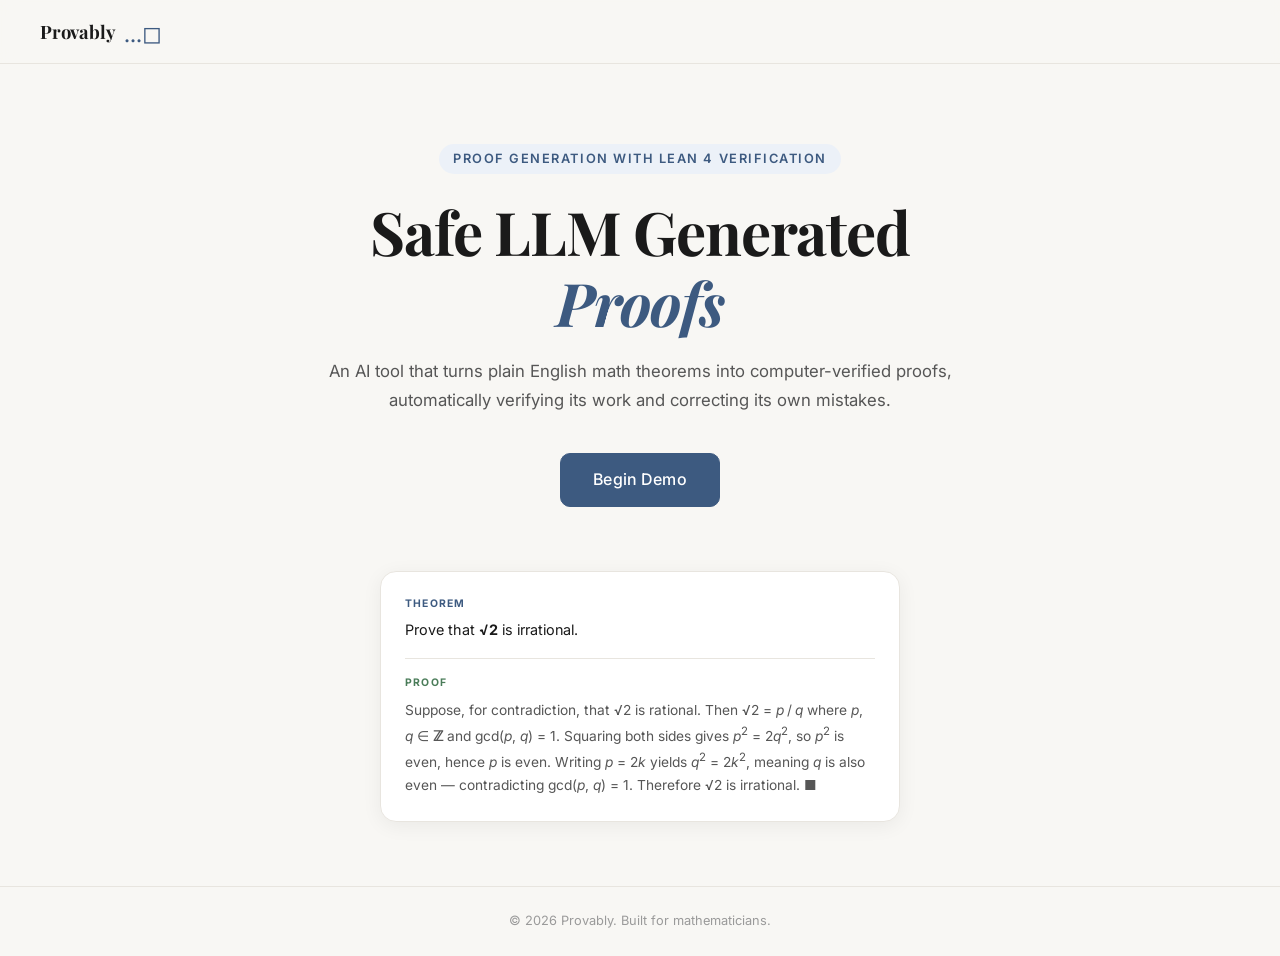
==== commit 3d5e1584: "Website Updates" ====
--- a/Website/index.html
+++ b/Website/index.html
@@ -3,7 +3,7 @@
 <head>
   <meta charset="UTF-8" />
   <meta name="viewport" content="width=device-width, initial-scale=1.0" />
-  <title>Provably — AI Proof Generator</title>
+  <title>Provably: Safe LLM Generated Proofs</title>
   <link rel="stylesheet" href="style.css" />
 </head>
 <body class="landing-page">
@@ -18,16 +18,16 @@
   <main class="landing-main">
 
     <section class="hero">
-      <div class="hero-eyebrow">AI-Powered Mathematical Proof Engine</div>
+      <div class="hero-eyebrow">Proof Generation with Lean 4 Verification</div>
 
       <h1 class="hero-title">
-        Generate Rigorous<br>
-        <em>Mathematical Proofs.</em>
+        Safe LLM Generated<br>
+        <em>Proofs</em>
       </h1>
 
       <p class="hero-subtitle">
-        State a theorem. Get a complete, formally verified proof —<br>
-        powered by state-of-the-art AI models.
+        An AI tool that turns plain English math theorems into computer-verified proofs,<br>
+        automatically verifying its work and correcting its own mistakes.
       </p>
 
       <div class="hero-actions">
